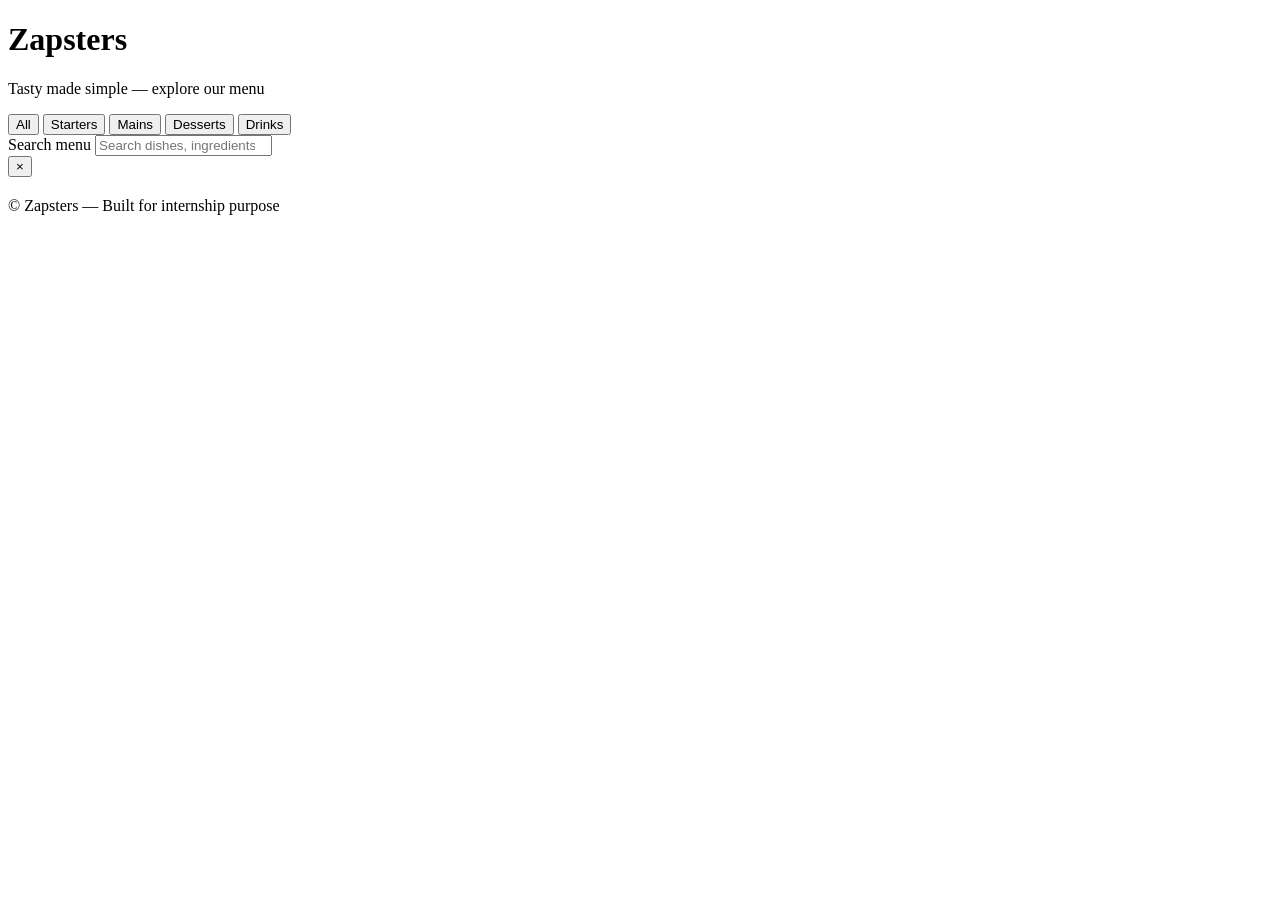
==== index.html @ 76829114 "Create index.html" ====
<!doctype html>
<html lang="en">
<head>
  <meta charset="utf-8" />
  <meta name="viewport" content="width=device-width,initial-scale=1" />
  <title>Zapsters — Restaurant Menu</title>
  <link rel="stylesheet" href="styles.css" />
</head>
<body>
  <header class="site-header">
    <div class="container">
      <h1 class="logo">Zapsters</h1>
      <p class="tagline">Tasty made simple — explore our menu</p>
    </div>
  </header>

  <main class="container">
    <section class="controls">
      <div class="filters" role="tablist" aria-label="Menu categories">
        <button class="filter-btn active" data-category="All">All</button>
        <button class="filter-btn" data-category="Starters">Starters</button>
        <button class="filter-btn" data-category="Mains">Mains</button>
        <button class="filter-btn" data-category="Desserts">Desserts</button>
        <button class="filter-btn" data-category="Drinks">Drinks</button>
      </div>

      <div class="search">
        <label for="search-input" class="visually-hidden">Search menu</label>
        <input id="search-input" type="search" placeholder="Search dishes, ingredients..." />
      </div>
    </section>

    <section id="menu" class="menu-grid" aria-live="polite">
      <!-- Menu items rendered here by script.js -->
    </section>
  </main>

  <!-- Modal for item detail -->
  <div id="modal" class="modal" aria-hidden="true" role="dialog" aria-modal="true">
    <div class="modal-content">
      <button id="modal-close" class="modal-close" aria-label="Close">×</button>
      <img id="modal-img" src="" alt="" />
      <div class="modal-body">
        <h2 id="modal-title"></h2>
        <p id="modal-desc"></p>
        <p class="modal-price" id="modal-price"></p>
      </div>
    </div>
  </div>

  <footer class="site-footer">
    <div class="container">
      <p>© <span id="year"></span> Zapsters — Built for internship purpose</p>
    </div>
  </footer>

  <script src="script.js"></script>
</body>
</html>
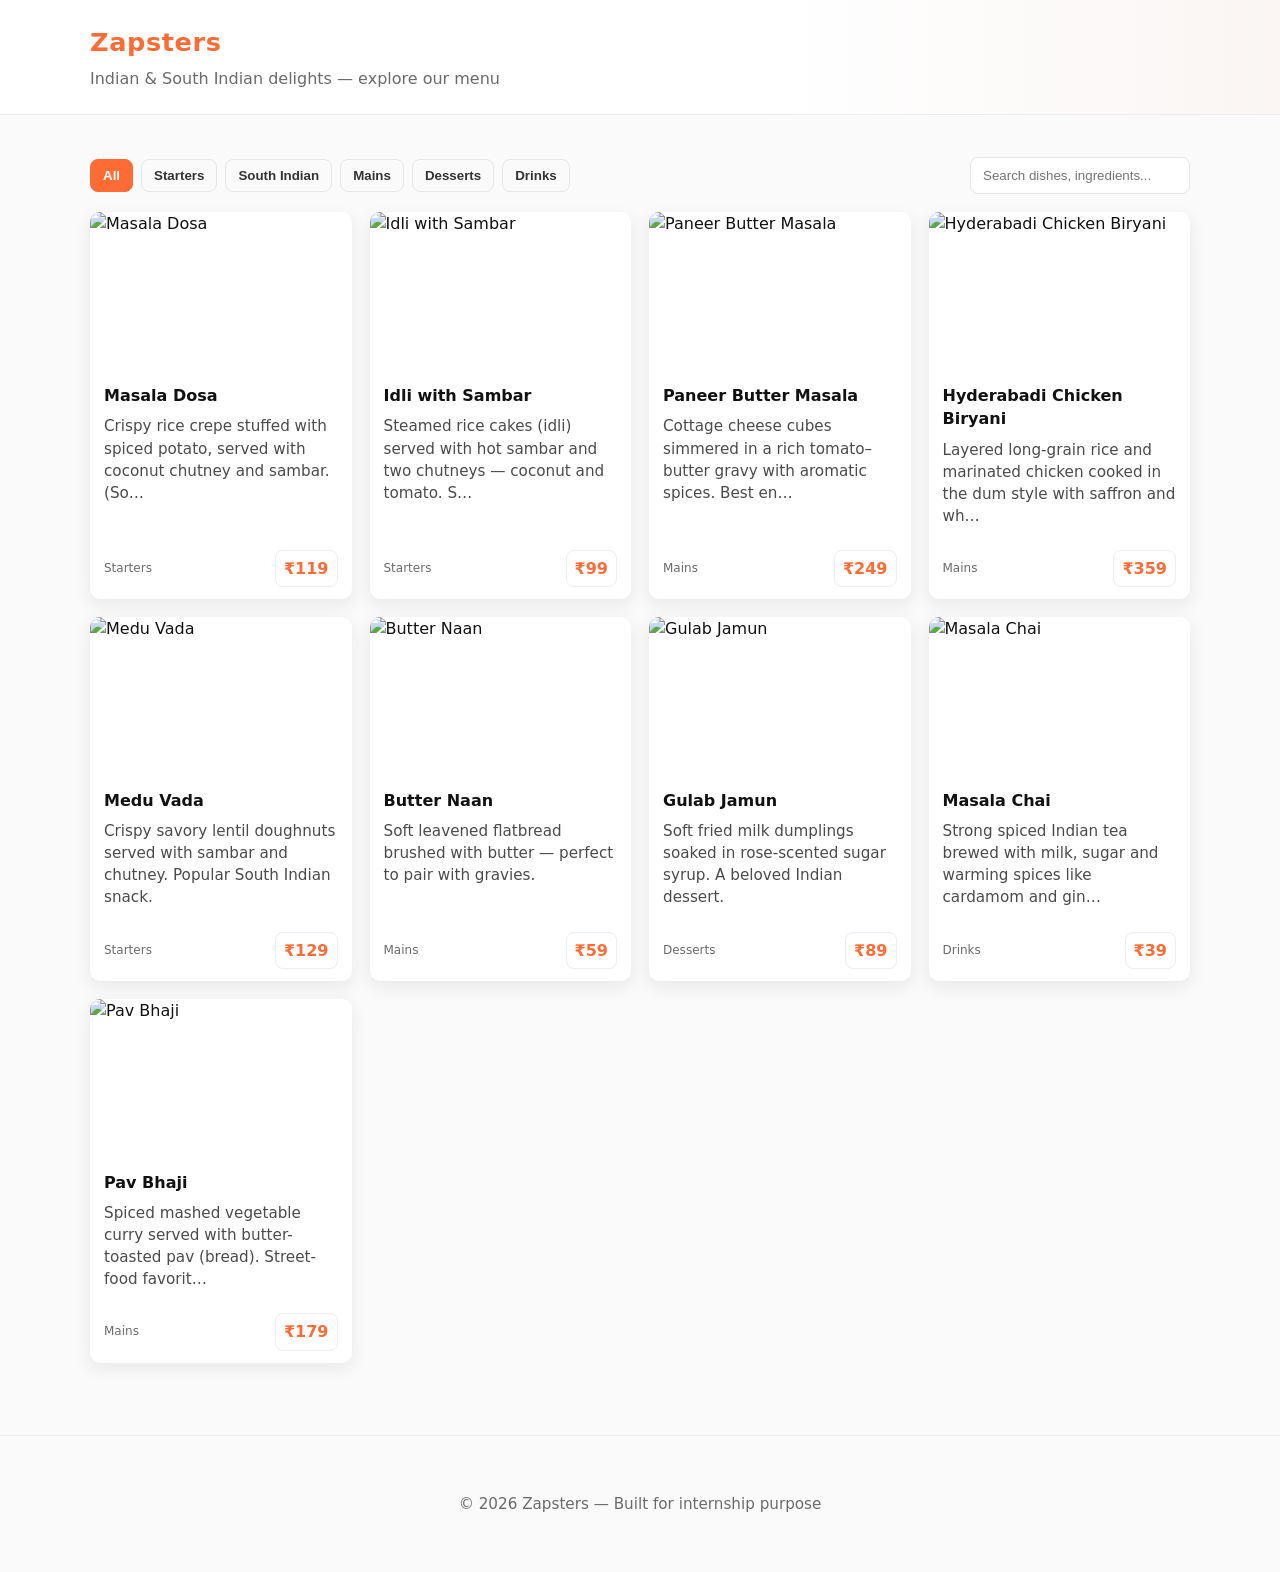
==== commit 3e7a0351: "Update title and tagline for Indian menu" ====
--- a/index.html
+++ b/index.html
@@ -3,14 +3,14 @@
 <head>
   <meta charset="utf-8" />
   <meta name="viewport" content="width=device-width,initial-scale=1" />
-  <title>Zapsters — Restaurant Menu</title>
+  <title>Zapsters — Indian Menu</title>
   <link rel="stylesheet" href="styles.css" />
 </head>
 <body>
   <header class="site-header">
     <div class="container">
       <h1 class="logo">Zapsters</h1>
-      <p class="tagline">Tasty made simple — explore our menu</p>
+      <p class="tagline">Indian & South Indian delights — explore our menu</p>
     </div>
   </header>
 
@@ -19,6 +19,7 @@
       <div class="filters" role="tablist" aria-label="Menu categories">
         <button class="filter-btn active" data-category="All">All</button>
         <button class="filter-btn" data-category="Starters">Starters</button>
+        <button class="filter-btn" data-category="South Indian">South Indian</button>
         <button class="filter-btn" data-category="Mains">Mains</button>
         <button class="filter-btn" data-category="Desserts">Desserts</button>
         <button class="filter-btn" data-category="Drinks">Drinks</button>
--- a/styles.css
+++ b/styles.css
@@ -0,0 +1,106 @@
+:root{
+  --bg:#fafafa;
+  --card:#ffffff;
+  --accent:#ff6b35;
+  --muted:#6b6b6b;
+  --container-width:1100px;
+  --radius:10px;
+  --shadow:0 6px 18px rgba(20,20,20,0.08);
+  font-family: Inter, system-ui, -apple-system, "Segoe UI", Roboto, "Helvetica Neue", Arial;
+}
+
+*{box-sizing:border-box}
+html,body{height:100%}
+body{
+  margin:0;
+  background:var(--bg);
+  color:#111;
+  line-height:1.45;
+  -webkit-font-smoothing:antialiased;
+}
+
+.container{
+  width:clamp(280px,92%,var(--container-width));
+  margin:0 auto;
+  padding:24px 0;
+}
+
+.site-header{
+  background:linear-gradient(90deg,#fff 0,#fff 60%, rgba(255,107,53,0.03) 100%);
+  border-bottom:1px solid #eee;
+}
+.logo{
+  margin:0;
+  font-size:1.6rem;
+  color:var(--accent);
+  letter-spacing:0.6px;
+}
+.tagline{margin:6px 0 0;color:var(--muted)}
+
+.controls{
+  display:flex;
+  gap:16px;
+  align-items:center;
+  justify-content:space-between;
+  margin:18px 0;
+  flex-wrap:wrap;
+}
+
+.filters{display:flex;gap:8px;flex-wrap:wrap}
+.filter-btn{
+  background:transparent;border:1px solid #e7e7e7;padding:8px 12px;border-radius:8px;
+  cursor:pointer;font-weight:600;color:#333;
+}
+.filter-btn.active{background:var(--accent);color:#fff;border-color:var(--accent)}
+
+.search input{
+  padding:10px 12px;border-radius:8px;border:1px solid #e7e7e7;min-width:220px;
+}
+
+.menu-grid{
+  display:grid;
+  grid-template-columns:repeat(auto-fit,minmax(240px,1fr));
+  gap:18px;
+  margin-bottom:48px;
+}
+
+.card{
+  background:var(--card);
+  border-radius:var(--radius);
+  overflow:hidden;
+  box-shadow:var(--shadow);
+  display:flex;
+  flex-direction:column;
+  transition:transform .18s ease, box-shadow .18s ease;
+  cursor:pointer;
+}
+.card:hover{transform:translateY(-6px);box-shadow:0 12px 30px rgba(10,10,10,0.08)}
+.card img{width:100%;height:160px;object-fit:cover;display:block}
+.card-body{padding:12px 14px;flex:1;display:flex;flex-direction:column;justify-content:space-between}
+.card-title{margin:0;font-weight:700;font-size:1rem}
+.card-meta{display:flex;justify-content:space-between;align-items:center;margin-top:8px}
+.price{background:#fff;border:1px solid #eee;padding:6px 8px;border-radius:8px;font-weight:700;color:var(--accent)}
+.cat-badge{font-size:12px;color:var(--muted)}
+
+.description{margin-top:8px;color:#4b4b4b;font-size:.95rem}
+
+/* Modal */
+.modal{position:fixed;inset:0;display:grid;place-items:center;background:rgba(0,0,0,0.45);opacity:0;pointer-events:none;transition:opacity .18s ease}
+.modal[aria-hidden="false"]{opacity:1;pointer-events:auto}
+.modal-content{background:#fff;border-radius:12px;max-width:900px;width:94%;display:flex;gap:16px;overflow:hidden;box-shadow:0 20px 50px rgba(10,10,10,0.25)}
+.modal-content img{width:44%;height:100%;object-fit:cover}
+.modal-body{padding:18px;flex:1}
+.modal-close{position:absolute;right:20px;top:18px;background:transparent;border:0;font-size:26px;cursor:pointer;color:#fff}
+
+/* Footer */
+.site-footer{border-top:1px solid #eee;padding:18px 0;text-align:center;color:var(--muted);font-size:.95rem}
+
+/* Utilities */
+.visually-hidden{position:absolute!important;height:1px;width:1px;overflow:hidden;clip:rect(1px,1px,1px,1px);white-space:nowrap}
+
+/* Responsive tweaks */
+@media (max-width:720px){
+  .modal-content{flex-direction:column}
+  .modal-content img{width:100%;height:220px}
+  .controls{gap:12px}
+}
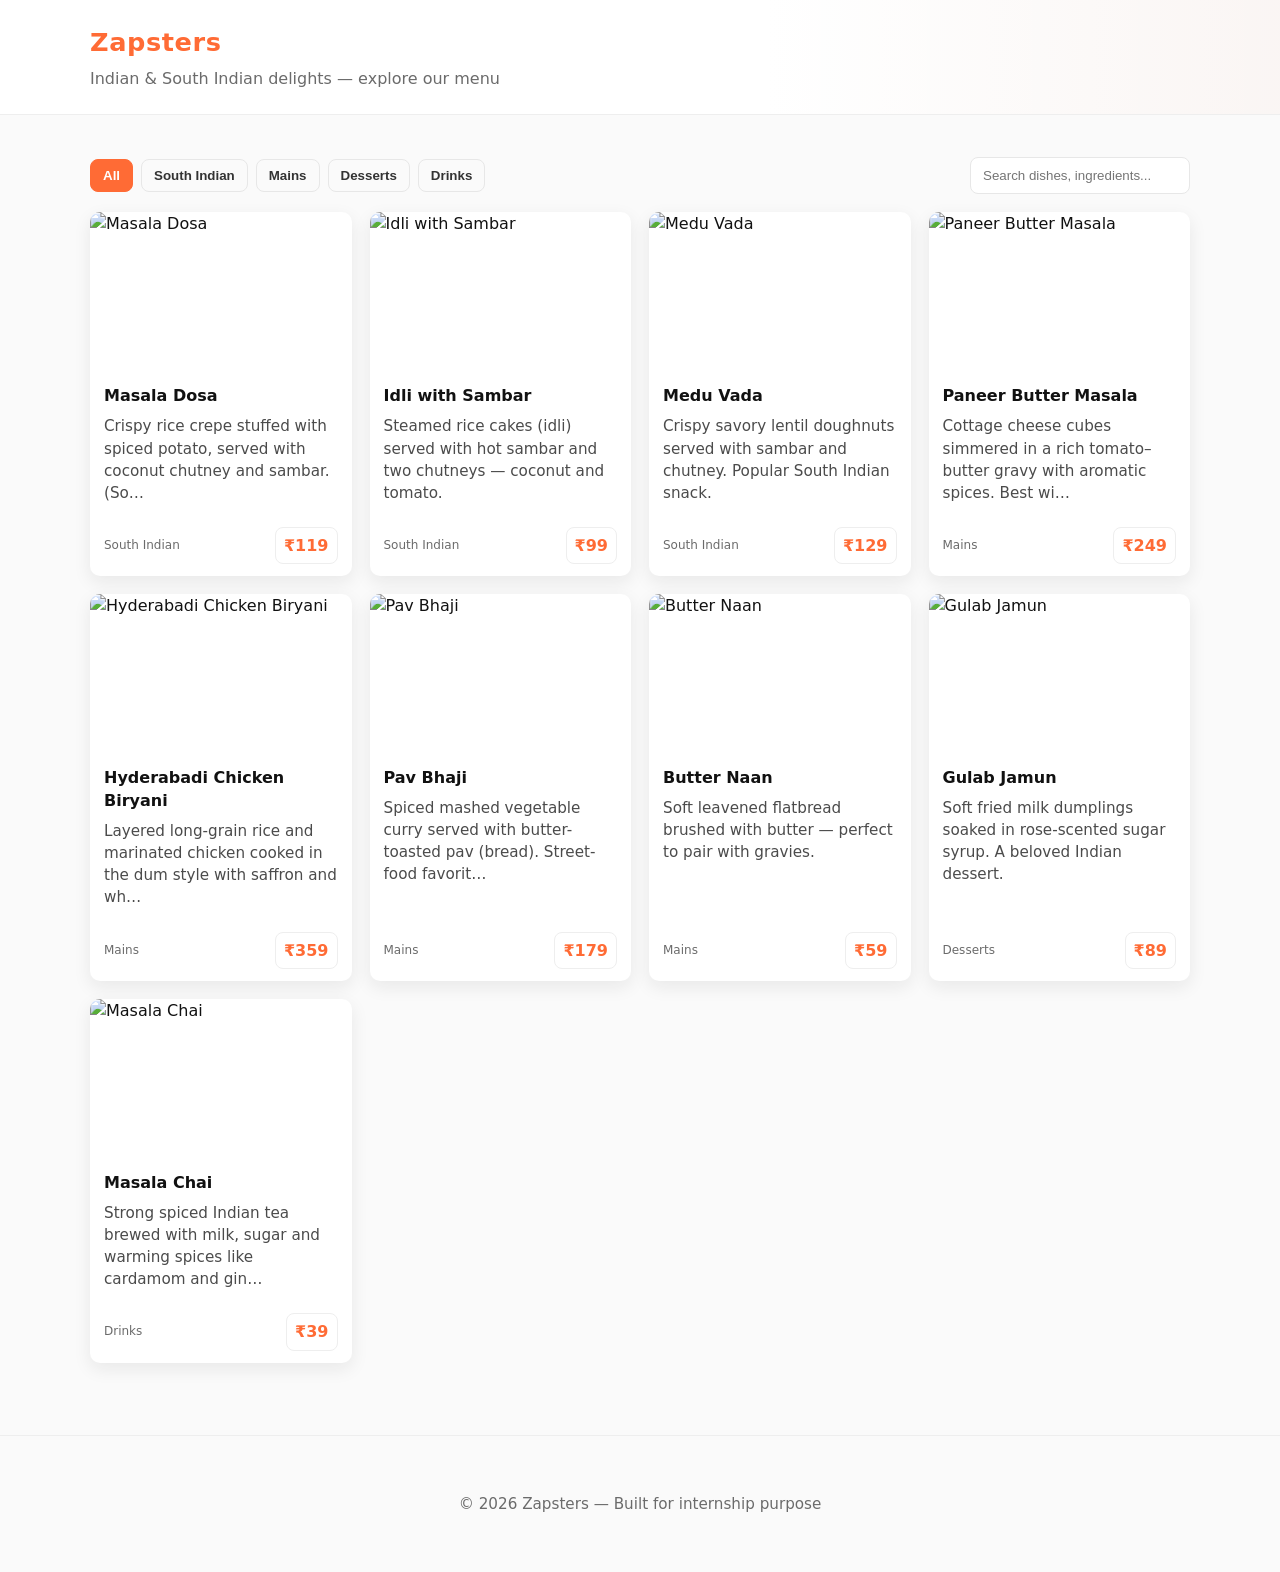
==== commit 3d046c43: "Update index.html" ====
--- a/index.html
+++ b/index.html
@@ -18,7 +18,6 @@
     <section class="controls">
       <div class="filters" role="tablist" aria-label="Menu categories">
         <button class="filter-btn active" data-category="All">All</button>
-        <button class="filter-btn" data-category="Starters">Starters</button>
         <button class="filter-btn" data-category="South Indian">South Indian</button>
         <button class="filter-btn" data-category="Mains">Mains</button>
         <button class="filter-btn" data-category="Desserts">Desserts</button>
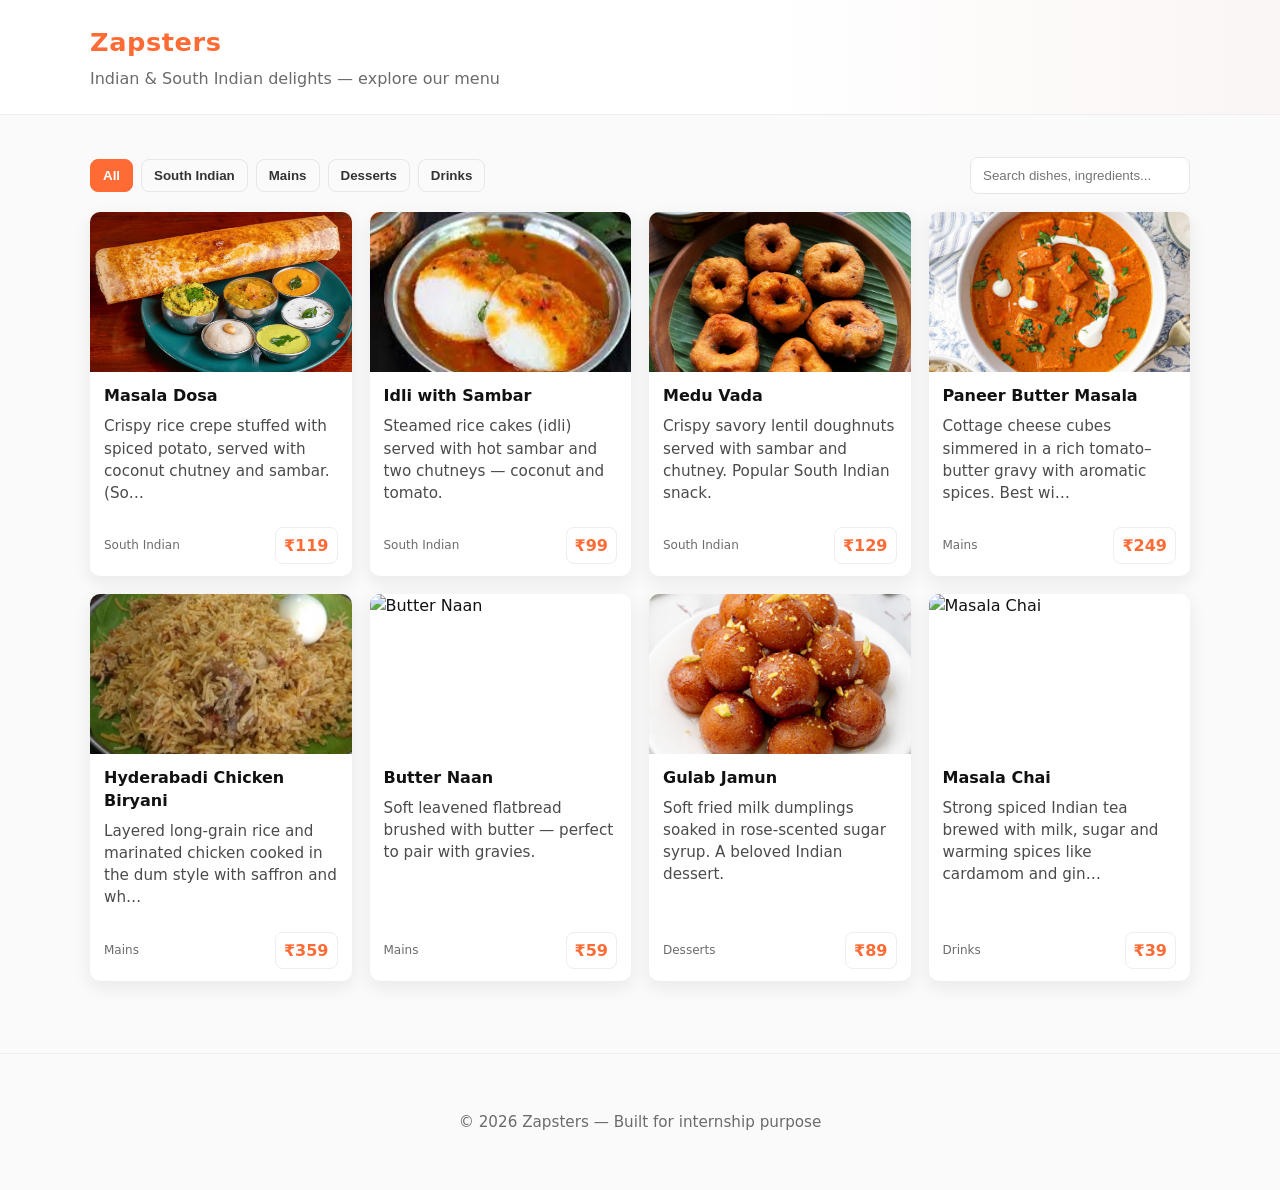
==== commit 7ea27776: "Remove comments from index.htmls Removed comments about menu items and modal." ====
--- a/index.html
+++ b/index.html
@@ -31,11 +31,9 @@
     </section>
 
     <section id="menu" class="menu-grid" aria-live="polite">
-      <!-- Menu items rendered here by script.js -->
     </section>
   </main>
 
-  <!-- Modal for item detail -->
   <div id="modal" class="modal" aria-hidden="true" role="dialog" aria-modal="true">
     <div class="modal-content">
       <button id="modal-close" class="modal-close" aria-label="Close">×</button>
